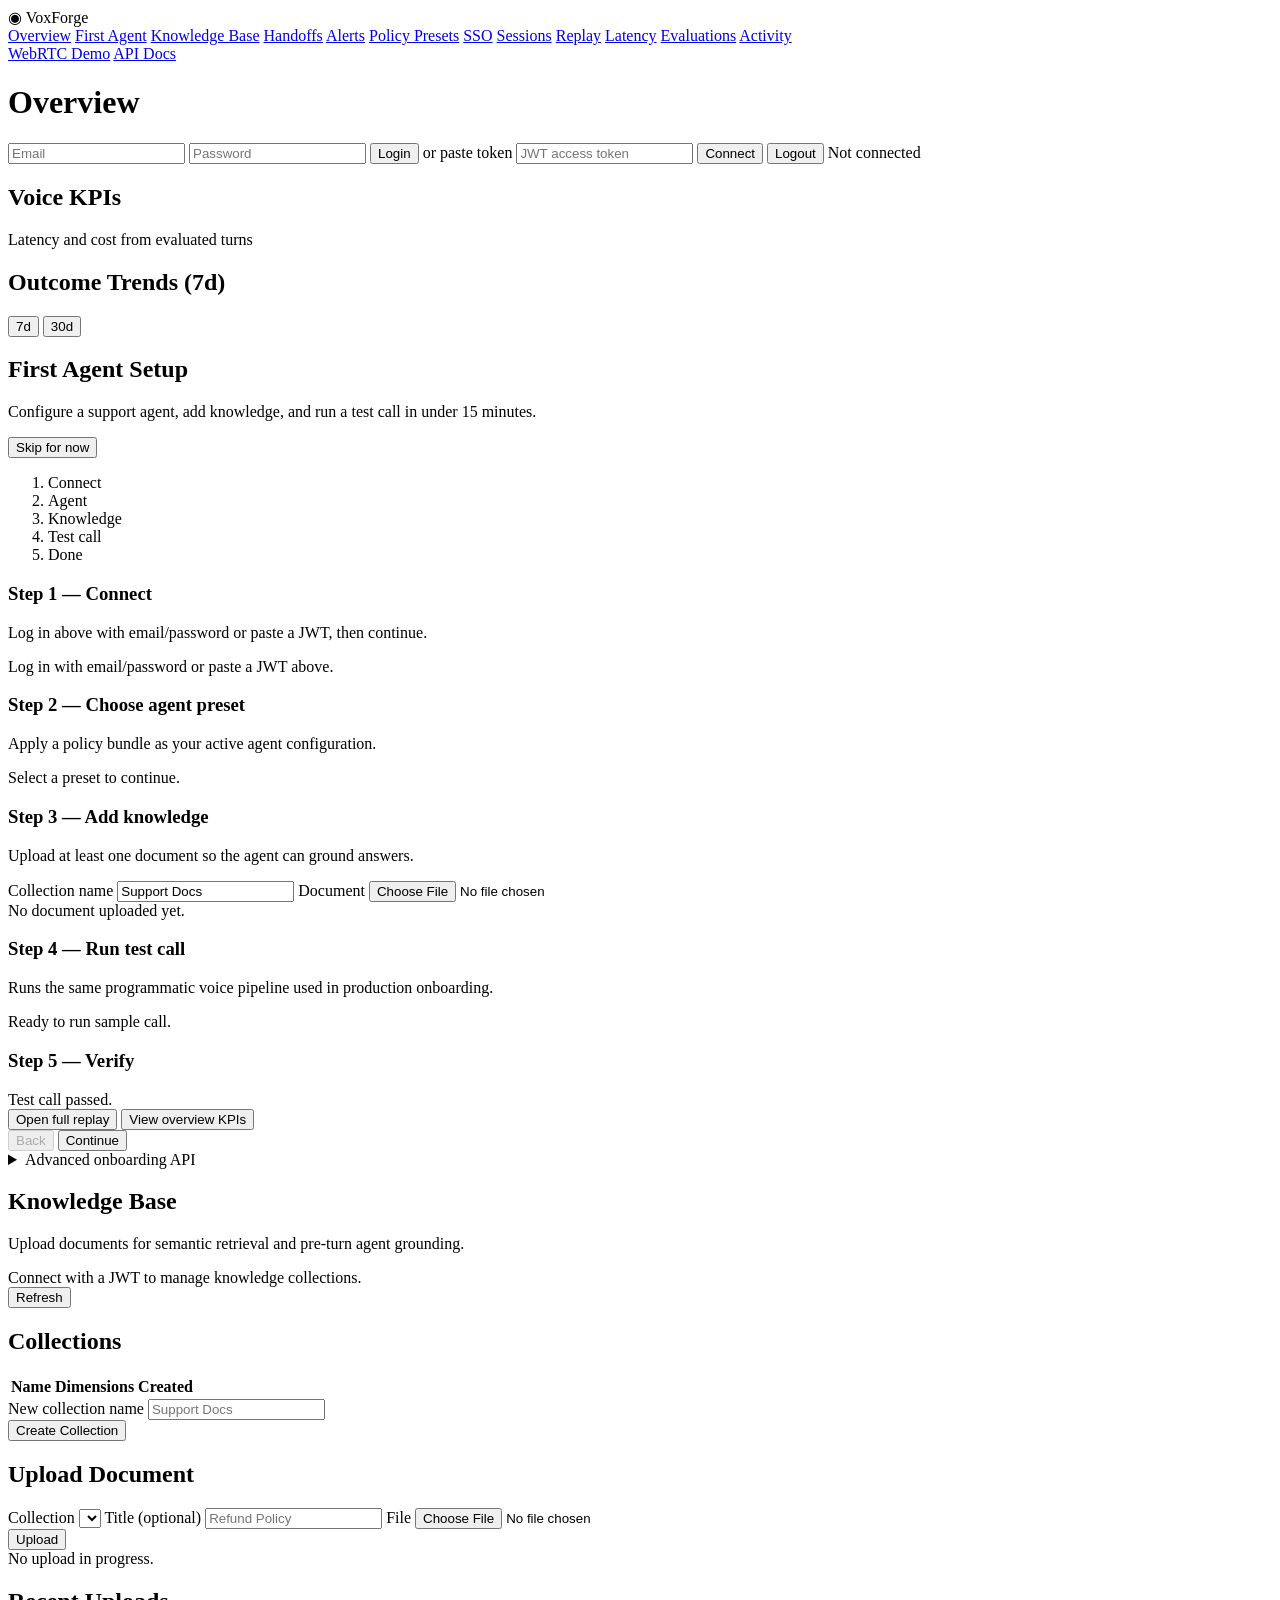
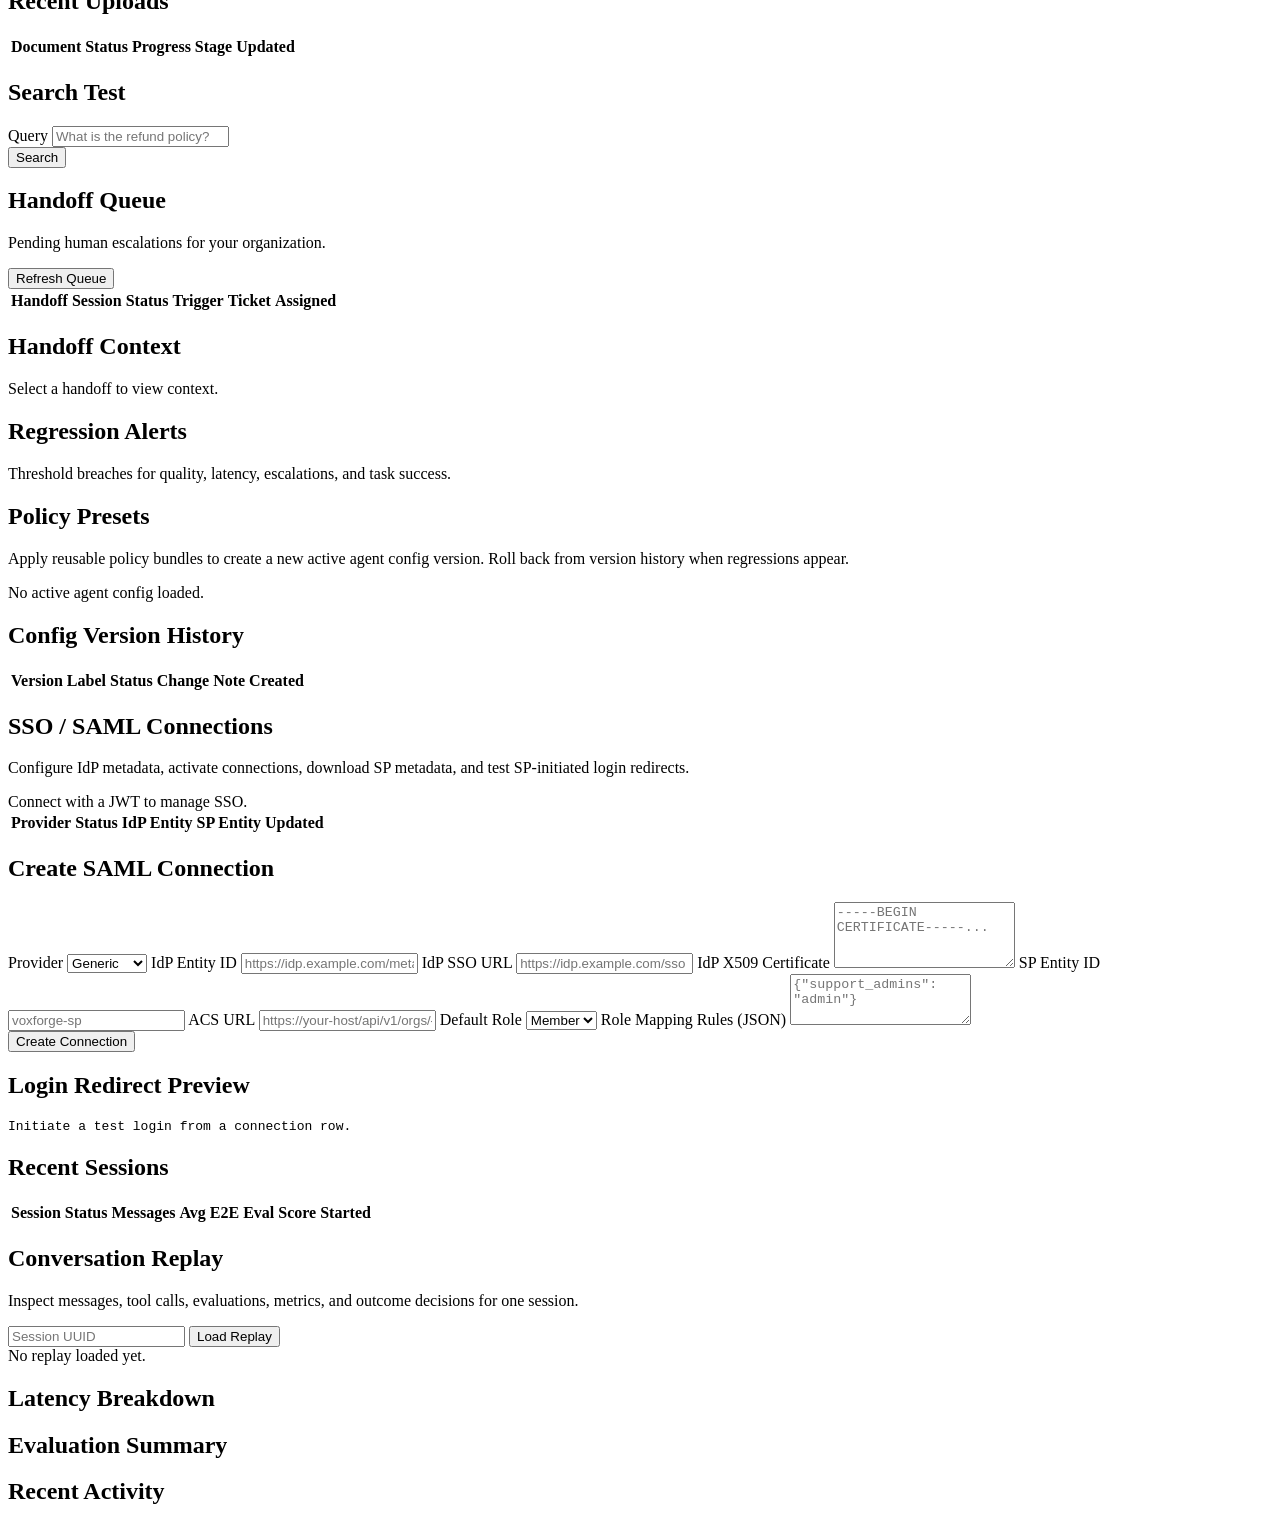
==== dashboard/index.html @ 2ec2efae "Fix critical dashboard auth and SSO cold-login gaps (Stage 1). Cookie sessions now load Knowledge/SS" ====
<!DOCTYPE html>
<html lang="en">
<head>
  <meta charset="UTF-8" />
  <meta name="viewport" content="width=device-width, initial-scale=1.0" />
  <title>VoxForge Dashboard</title>
  <link rel="stylesheet" href="/dashboard/static/styles.css" />
</head>
<body>
  <div class="layout">
    <aside class="sidebar">
      <div class="brand">
        <span class="brand-icon">◉</span>
        <span class="brand-name">VoxForge</span>
      </div>
      <nav>
        <a href="#overview" class="nav-link active" data-section="overview">Overview</a>
        <a href="#onboarding" class="nav-link" data-section="onboarding">First Agent</a>
        <a href="#knowledge" class="nav-link" data-section="knowledge">Knowledge Base</a>
        <a href="#handoffs" class="nav-link" data-section="handoffs">Handoffs</a>
        <a href="#alerts" class="nav-link" data-section="alerts">Alerts</a>
        <a href="#policies" class="nav-link" data-section="policies">Policy Presets</a>
        <a href="#sso" class="nav-link" data-section="sso">SSO</a>
        <a href="#sessions" class="nav-link" data-section="sessions">Sessions</a>
        <a href="#replay" class="nav-link" data-section="replay">Replay</a>
        <a href="#latency" class="nav-link" data-section="latency">Latency</a>
        <a href="#evaluations" class="nav-link" data-section="evaluations">Evaluations</a>
        <a href="#activity" class="nav-link" data-section="activity">Activity</a>
      </nav>
      <div class="sidebar-footer">
        <a href="/examples/livekit">WebRTC Demo</a>
        <a href="/api/v1/docs" target="_blank">API Docs</a>
      </div>
    </aside>

    <main class="main">
      <header class="topbar">
        <h1 id="page-title">Overview</h1>
        <div class="auth-bar">
          <input id="login-email" type="email" placeholder="Email" autocomplete="username" />
          <input id="login-password" type="password" placeholder="Password" autocomplete="current-password" />
          <button id="login-btn" type="button">Login</button>
          <span class="auth-divider">or paste token</span>
          <input id="token-input" type="password" placeholder="JWT access token" autocomplete="off" />
          <button id="connect-btn" type="button">Connect</button>
          <button id="logout-btn" type="button" class="hidden">Logout</button>
          <span id="auth-status" class="status-badge">Not connected</span>
        </div>
      </header>

      <div id="error-banner" class="error-banner hidden"></div>

      <section id="overview" class="section">
        <div class="panel voice-kpi-panel">
          <div class="panel-header">
            <h2>Voice KPIs</h2>
            <span class="card-sub">Latency and cost from evaluated turns</span>
          </div>
          <div class="cards voice-kpi-cards" id="voice-kpi-cards"></div>
        </div>
        <div class="cards" id="overview-cards"></div>
        <div class="panel trend-panel">
          <div class="panel-header">
            <h2 id="outcomes-trend-title">Outcome Trends (7d)</h2>
            <div class="trend-toggle" role="group" aria-label="Trend window">
              <button id="trend-days-7" type="button" class="toggle-btn active" data-days="7">7d</button>
              <button id="trend-days-30" type="button" class="toggle-btn" data-days="30">30d</button>
            </div>
          </div>
          <div id="outcomes-trend-chart" class="metric-bars"></div>
        </div>
      </section>

      <section id="onboarding" class="section hidden">
        <div class="panel wizard-panel">
          <div class="wizard-header">
            <div>
              <h2>First Agent Setup</h2>
              <p class="card-sub">Configure a support agent, add knowledge, and run a test call in under 15 minutes.</p>
            </div>
            <button id="wizard-dismiss-btn" type="button" class="link-btn">Skip for now</button>
          </div>

          <ol id="wizard-progress" class="wizard-progress" aria-label="Setup progress">
            <li class="wizard-progress-step active" data-step="1">Connect</li>
            <li class="wizard-progress-step" data-step="2">Agent</li>
            <li class="wizard-progress-step" data-step="3">Knowledge</li>
            <li class="wizard-progress-step" data-step="4">Test call</li>
            <li class="wizard-progress-step" data-step="5">Done</li>
          </ol>

          <div id="wizard-step-1" class="wizard-step active">
            <h3>Step 1 — Connect</h3>
            <p>Log in above with email/password or paste a JWT, then continue.</p>
            <div id="wizard-auth-status" class="card-sub">Not connected</div>
          </div>

          <div id="wizard-step-2" class="wizard-step hidden">
            <h3>Step 2 — Choose agent preset</h3>
            <p>Apply a policy bundle as your active agent configuration.</p>
            <div id="wizard-presets" class="preset-grid"></div>
            <div id="wizard-preset-status" class="card-sub">Select a preset to continue.</div>
          </div>

          <div id="wizard-step-3" class="wizard-step hidden">
            <h3>Step 3 — Add knowledge</h3>
            <p>Upload at least one document so the agent can ground answers.</p>
            <form id="wizard-knowledge-form" class="sso-form">
              <label>
                Collection name
                <input id="wizard-collection-name" type="text" value="Support Docs" required />
              </label>
              <label class="full-width">
                Document
                <input id="wizard-knowledge-file" type="file" accept=".pdf,.txt,.md,.csv,.html" required />
              </label>
            </form>
            <div id="wizard-knowledge-status" class="card-sub">No document uploaded yet.</div>
          </div>

          <div id="wizard-step-4" class="wizard-step hidden">
            <h3>Step 4 — Run test call</h3>
            <p>Runs the same programmatic voice pipeline used in production onboarding.</p>
            <div id="wizard-sample-status" class="card-sub">Ready to run sample call.</div>
          </div>

          <div id="wizard-step-5" class="wizard-step hidden">
            <h3>Step 5 — Verify</h3>
            <div id="wizard-complete-status" class="card-sub">Test call passed.</div>
            <div id="wizard-replay-summary" class="card-sub"></div>
            <div class="button-row">
              <button id="wizard-open-replay-btn" type="button" class="link-btn">Open full replay</button>
              <button id="wizard-open-overview-btn" type="button" class="link-btn">View overview KPIs</button>
            </div>
          </div>

          <div class="wizard-actions">
            <button id="wizard-back-btn" type="button" disabled>Back</button>
            <button id="wizard-next-btn" type="button">Continue</button>
          </div>

          <details class="wizard-advanced">
            <summary>Advanced onboarding API</summary>
            <div id="onboarding-status" class="card-sub">No onboarding run yet.</div>
            <pre id="onboarding-json" class="json-preview"></pre>
          </details>
        </div>
      </section>

      <section id="knowledge" class="section hidden">
        <div class="panel">
          <h2>Knowledge Base</h2>
          <p>Upload documents for semantic retrieval and pre-turn agent grounding.</p>
          <div id="knowledge-status" class="card-sub">Connect with a JWT to manage knowledge collections.</div>
          <div class="button-row">
            <button id="knowledge-refresh-btn" type="button">Refresh</button>
          </div>
        </div>

        <div class="panel">
          <h2>Collections</h2>
          <div class="table-wrap">
            <table>
              <thead>
                <tr>
                  <th>Name</th>
                  <th>Dimensions</th>
                  <th>Created</th>
                  <th></th>
                </tr>
              </thead>
              <tbody id="knowledge-collections-body"></tbody>
            </table>
          </div>
          <form id="knowledge-collection-form" class="sso-form">
            <label class="full-width">
              New collection name
              <input id="knowledge-collection-name" type="text" placeholder="Support Docs" required />
            </label>
            <div class="button-row">
              <button type="submit">Create Collection</button>
            </div>
          </form>
        </div>

        <div class="panel">
          <h2>Upload Document</h2>
          <form id="knowledge-upload-form" class="sso-form">
            <label>
              Collection
              <select id="knowledge-upload-collection" required></select>
            </label>
            <label>
              Title (optional)
              <input id="knowledge-upload-title" type="text" placeholder="Refund Policy" />
            </label>
            <label class="full-width">
              File
              <input id="knowledge-upload-file" type="file" accept=".pdf,.txt,.md,.csv,.html" required />
            </label>
            <div class="button-row">
              <button type="submit">Upload</button>
            </div>
          </form>
          <div id="knowledge-upload-status" class="card-sub">No upload in progress.</div>
        </div>

        <div class="panel">
          <h2>Recent Uploads</h2>
          <div class="table-wrap">
            <table>
              <thead>
                <tr>
                  <th>Document</th>
                  <th>Status</th>
                  <th>Progress</th>
                  <th>Stage</th>
                  <th>Updated</th>
                </tr>
              </thead>
              <tbody id="knowledge-uploads-body"></tbody>
            </table>
          </div>
        </div>

        <div class="panel">
          <h2>Search Test</h2>
          <form id="knowledge-search-form" class="sso-form">
            <label class="full-width">
              Query
              <input id="knowledge-search-query" type="text" placeholder="What is the refund policy?" required />
            </label>
            <div class="button-row">
              <button type="submit">Search</button>
            </div>
          </form>
          <ul id="knowledge-search-results" class="activity-list"></ul>
        </div>
      </section>

      <section id="handoffs" class="section hidden">
        <div class="panel">
          <h2>Handoff Queue</h2>
          <p>Pending human escalations for your organization.</p>
          <div class="button-row">
            <button id="handoffs-refresh-btn" type="button">Refresh Queue</button>
          </div>
        </div>
        <div class="panel">
          <div class="table-wrap">
            <table>
              <thead>
                <tr>
                  <th>Handoff</th>
                  <th>Session</th>
                  <th>Status</th>
                  <th>Trigger</th>
                  <th>Ticket</th>
                  <th>Assigned</th>
                  <th></th>
                </tr>
              </thead>
              <tbody id="handoffs-body"></tbody>
            </table>
          </div>
        </div>
        <div class="panel">
          <h2>Handoff Context</h2>
          <div id="handoff-context-summary" class="card-sub">Select a handoff to view context.</div>
          <pre id="handoff-context-json" class="json-preview"></pre>
        </div>
      </section>

      <section id="alerts" class="section hidden">
        <div class="panel">
          <h2>Regression Alerts</h2>
          <p>Threshold breaches for quality, latency, escalations, and task success.</p>
          <div id="alerts-summary" class="eval-grid"></div>
          <ul id="alerts-list" class="alerts-list"></ul>
        </div>
      </section>

      <section id="policies" class="section hidden">
        <div class="panel">
          <h2>Policy Presets</h2>
          <p>Apply reusable policy bundles to create a new active agent config version. Roll back from version history when regressions appear.</p>
          <div id="policy-active" class="card-sub">No active agent config loaded.</div>
          <div id="policy-presets" class="preset-grid"></div>
        </div>
        <div class="panel">
          <h2>Config Version History</h2>
          <div class="table-wrap">
            <table>
              <thead>
                <tr>
                  <th>Version</th>
                  <th>Label</th>
                  <th>Status</th>
                  <th>Change Note</th>
                  <th>Created</th>
                  <th></th>
                </tr>
              </thead>
              <tbody id="policy-versions-body"></tbody>
            </table>
          </div>
        </div>
      </section>

      <section id="sso" class="section hidden">
        <div class="panel">
          <h2>SSO / SAML Connections</h2>
          <p>Configure IdP metadata, activate connections, download SP metadata, and test SP-initiated login redirects.</p>
          <div id="sso-org" class="card-sub">Connect with a JWT to manage SSO.</div>
          <div class="table-wrap">
            <table>
              <thead>
                <tr>
                  <th>Provider</th>
                  <th>Status</th>
                  <th>IdP Entity</th>
                  <th>SP Entity</th>
                  <th>Updated</th>
                  <th></th>
                </tr>
              </thead>
              <tbody id="sso-connections-body"></tbody>
            </table>
          </div>
        </div>
        <div class="panel">
          <h2>Create SAML Connection</h2>
          <form id="sso-create-form" class="sso-form">
            <label>
              Provider
              <select id="sso-provider-type" name="provider_type">
                <option value="generic">Generic</option>
                <option value="okta">Okta</option>
                <option value="azure_ad">Azure AD</option>
                <option value="google">Google</option>
              </select>
            </label>
            <label>
              IdP Entity ID
              <input id="sso-idp-entity-id" type="text" placeholder="https://idp.example.com/metadata" required />
            </label>
            <label>
              IdP SSO URL
              <input id="sso-idp-sso-url" type="url" placeholder="https://idp.example.com/sso" required />
            </label>
            <label class="full-width">
              IdP X509 Certificate
              <textarea id="sso-idp-cert" rows="4" placeholder="-----BEGIN CERTIFICATE-----..." required></textarea>
            </label>
            <label>
              SP Entity ID
              <input id="sso-sp-entity-id" type="text" placeholder="voxforge-sp" required />
            </label>
            <label>
              ACS URL
              <input id="sso-acs-url" type="url" placeholder="https://your-host/api/v1/orgs/{org_id}/sso/saml/acs" required />
            </label>
            <label>
              Default Role
              <select id="sso-default-role" name="default_role">
                <option value="member">Member</option>
                <option value="admin">Admin</option>
                <option value="owner">Owner</option>
              </select>
            </label>
            <label class="full-width">
              Role Mapping Rules (JSON)
              <textarea id="sso-role-mapping" rows="3" placeholder='{"support_admins": "admin"}'></textarea>
            </label>
            <div class="button-row">
              <button type="submit">Create Connection</button>
            </div>
          </form>
        </div>
        <div class="panel">
          <h2>Login Redirect Preview</h2>
          <pre id="sso-login-preview" class="json-preview">Initiate a test login from a connection row.</pre>
        </div>
      </section>

      <section id="sessions" class="section hidden">
        <div class="panel">
          <h2>Recent Sessions</h2>
          <div class="table-wrap">
            <table>
              <thead>
                <tr>
                  <th>Session</th>
                  <th>Status</th>
                  <th>Messages</th>
                  <th>Avg E2E</th>
                  <th>Eval Score</th>
                  <th>Started</th>
                  <th></th>
                </tr>
              </thead>
              <tbody id="sessions-body"></tbody>
            </table>
          </div>
        </div>
      </section>

      <section id="replay" class="section hidden">
        <div class="panel">
          <h2>Conversation Replay</h2>
          <p>Inspect messages, tool calls, evaluations, metrics, and outcome decisions for one session.</p>
          <div class="button-row replay-controls">
            <input id="replay-session-input" type="text" placeholder="Session UUID" />
            <button id="replay-load-btn" type="button">Load Replay</button>
          </div>
          <div id="replay-outcome" class="card-sub">No replay loaded yet.</div>
          <div id="replay-explanations" class="explain-list"></div>
          <ul id="replay-timeline" class="replay-timeline"></ul>
        </div>
      </section>

      <section id="latency" class="section hidden">
        <div class="panel">
          <h2>Latency Breakdown</h2>
          <div id="latency-chart" class="chart"></div>
        </div>
      </section>

      <section id="evaluations" class="section hidden">
        <div class="panel">
          <h2>Evaluation Summary</h2>
          <div id="eval-summary" class="eval-grid"></div>
          <div id="eval-metrics" class="metric-bars"></div>
        </div>
      </section>

      <section id="activity" class="section hidden">
        <div class="panel">
          <h2>Recent Activity</h2>
          <ul id="activity-list" class="activity-list"></ul>
        </div>
      </section>
    </main>
  </div>
  <script src="/dashboard/static/app.js"></script>
</body>
</html>
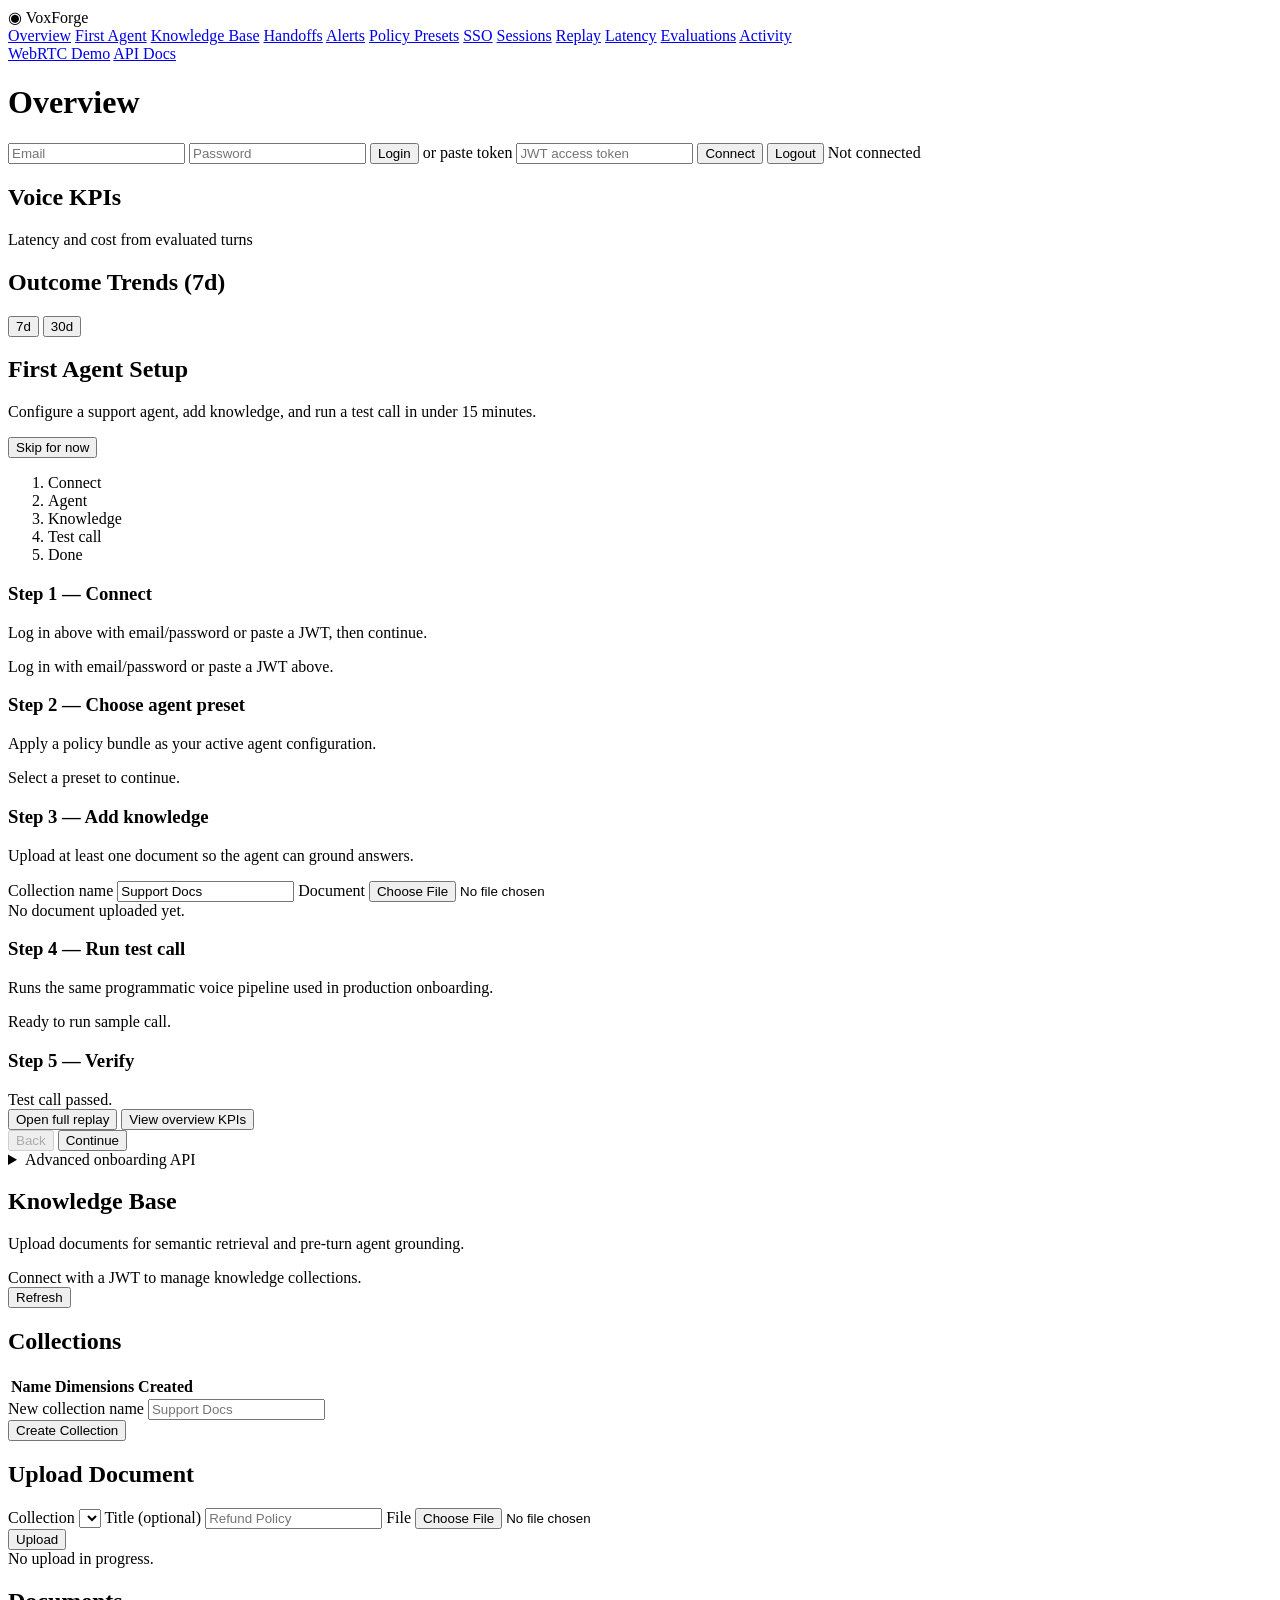
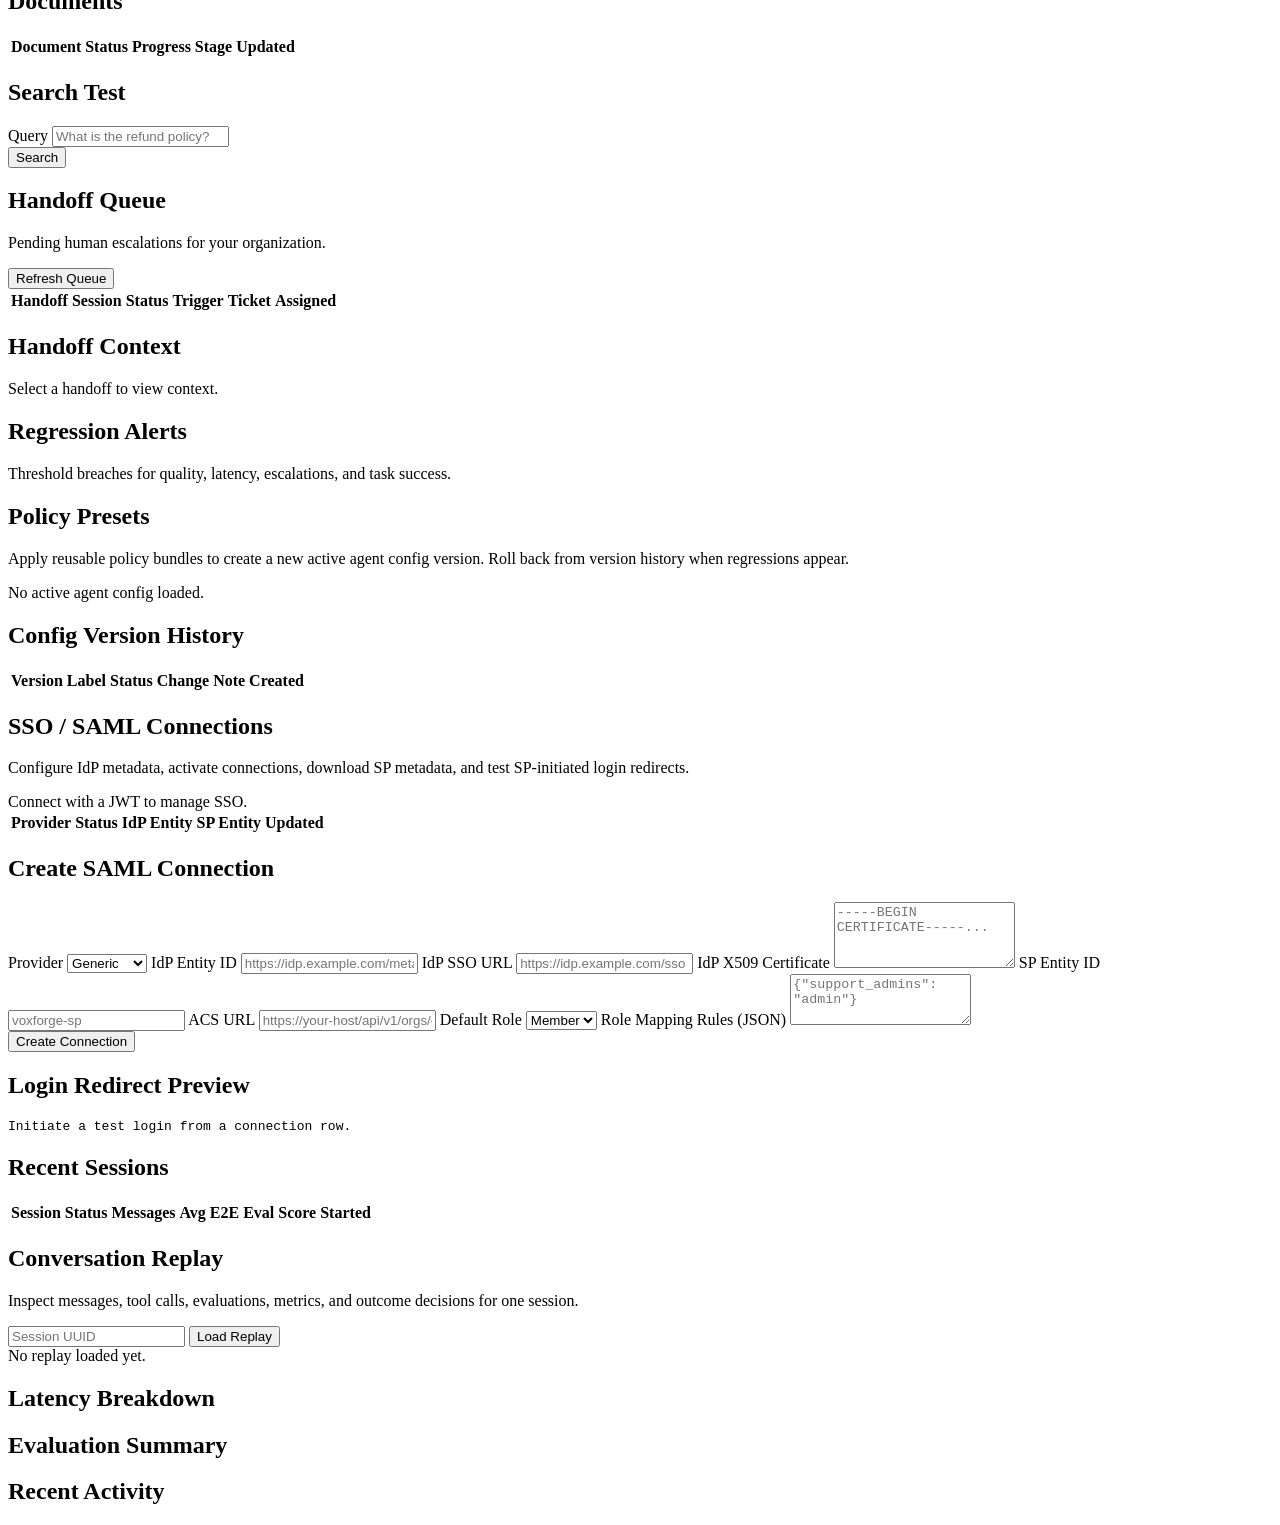
==== commit e70372de: "Add knowledge list/delete APIs and server-backed dashboard catalog (Stage 4). Documents and collecti" ====
--- a/dashboard/index.html
+++ b/dashboard/index.html
@@ -206,7 +206,7 @@
         </div>
 
         <div class="panel">
-          <h2>Recent Uploads</h2>
+          <h2>Documents</h2>
           <div class="table-wrap">
             <table>
               <thead>
@@ -216,6 +216,7 @@
                   <th>Progress</th>
                   <th>Stage</th>
                   <th>Updated</th>
+                  <th></th>
                 </tr>
               </thead>
               <tbody id="knowledge-uploads-body"></tbody>
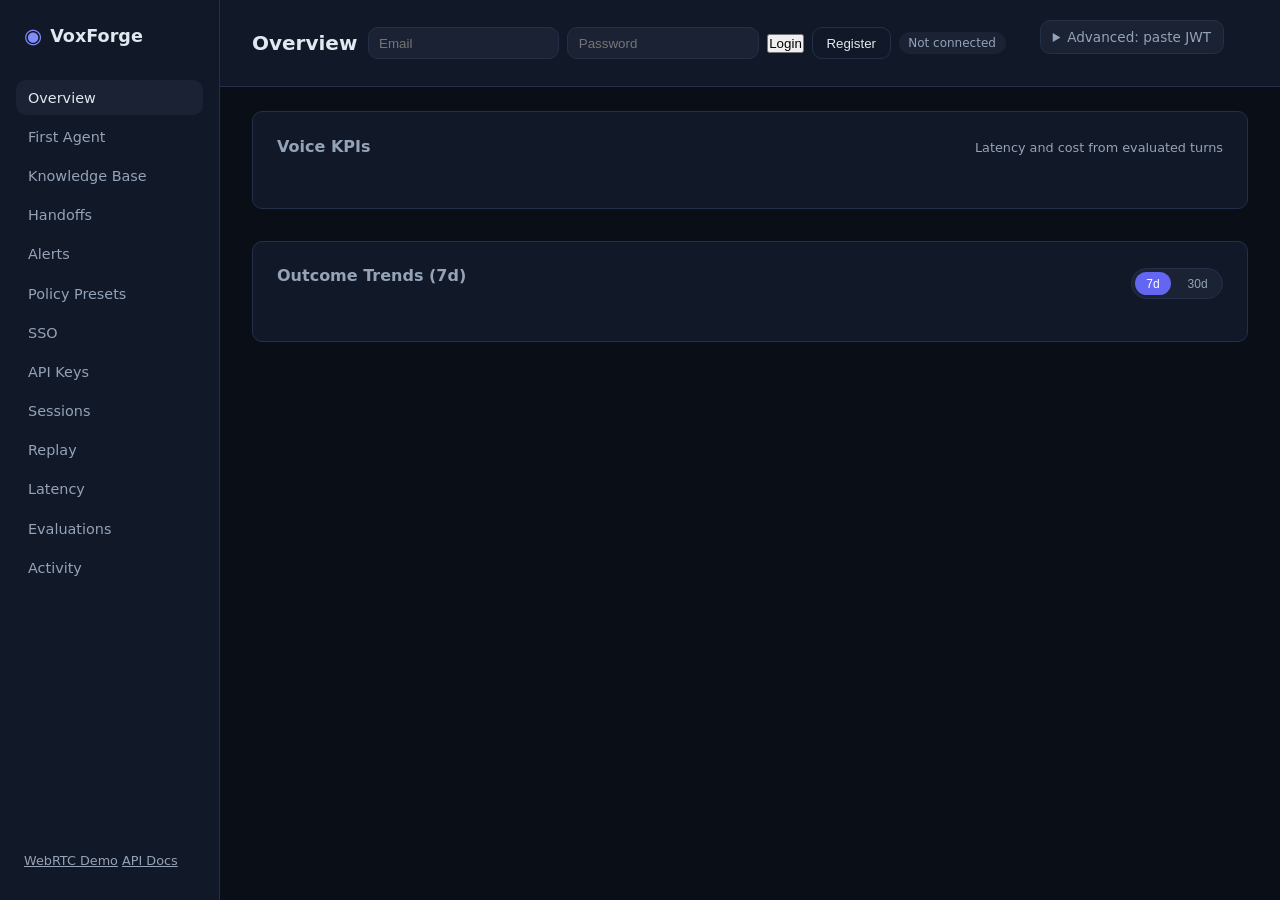
==== commit 3cce0daf: "Improve dashboard auth UX with register, invites, and API keys (Stage 5). JWT paste moves behind Adv" ====
--- a/dashboard/index.html
+++ b/dashboard/index.html
@@ -21,6 +21,7 @@
         <a href="#alerts" class="nav-link" data-section="alerts">Alerts</a>
         <a href="#policies" class="nav-link" data-section="policies">Policy Presets</a>
         <a href="#sso" class="nav-link" data-section="sso">SSO</a>
+        <a href="#api-keys" class="nav-link" data-section="api-keys">API Keys</a>
         <a href="#sessions" class="nav-link" data-section="sessions">Sessions</a>
         <a href="#replay" class="nav-link" data-section="replay">Replay</a>
         <a href="#latency" class="nav-link" data-section="latency">Latency</a>
@@ -40,13 +41,33 @@
           <input id="login-email" type="email" placeholder="Email" autocomplete="username" />
           <input id="login-password" type="password" placeholder="Password" autocomplete="current-password" />
           <button id="login-btn" type="button">Login</button>
-          <span class="auth-divider">or paste token</span>
-          <input id="token-input" type="password" placeholder="JWT access token" autocomplete="off" />
-          <button id="connect-btn" type="button">Connect</button>
+          <button id="register-toggle-btn" type="button" class="btn-secondary">Register</button>
           <button id="logout-btn" type="button" class="hidden">Logout</button>
           <span id="auth-status" class="status-badge">Not connected</span>
         </div>
+        <details id="advanced-auth" class="advanced-auth">
+          <summary>Advanced: paste JWT</summary>
+          <div class="advanced-auth-row">
+            <input id="token-input" type="password" placeholder="JWT access token" autocomplete="off" />
+            <button id="connect-btn" type="button">Connect</button>
+          </div>
+        </details>
       </header>
+
+      <div id="register-panel" class="register-panel hidden panel">
+        <h2>Create account</h2>
+        <form id="register-form" class="sso-form">
+          <label>Email<input id="register-email" type="email" required autocomplete="email" /></label>
+          <label>Password<input id="register-password" type="password" required minlength="8" autocomplete="new-password" /></label>
+          <label>Full name<input id="register-full-name" type="text" required /></label>
+          <label>Organization<input id="register-org-name" type="text" required /></label>
+          <div class="button-row">
+            <button type="submit">Create account</button>
+            <button id="register-cancel-btn" type="button" class="btn-secondary">Cancel</button>
+          </div>
+        </form>
+        <div id="register-status" class="card-sub"></div>
+      </div>
 
       <div id="error-banner" class="error-banner hidden"></div>
 
@@ -91,8 +112,20 @@
 
           <div id="wizard-step-1" class="wizard-step active">
             <h3>Step 1 — Connect</h3>
-            <p>Log in above with email/password or paste a JWT, then continue.</p>
+            <p>Log in above with email/password, register a new org, or accept an invite below.</p>
             <div id="wizard-auth-status" class="card-sub">Not connected</div>
+            <form id="wizard-invite-form" class="sso-form hidden">
+              <label class="full-width">
+                Invite token
+                <input id="wizard-invite-token" type="text" required />
+              </label>
+              <label>Full name<input id="wizard-invite-name" type="text" required /></label>
+              <label>Password<input id="wizard-invite-password" type="password" required minlength="8" /></label>
+              <div class="button-row">
+                <button type="submit">Accept invite &amp; log in</button>
+              </div>
+            </form>
+            <div id="wizard-invite-status" class="card-sub"></div>
           </div>
 
           <div id="wizard-step-2" class="wizard-step hidden">
@@ -384,6 +417,38 @@
         </div>
       </section>
 
+      <section id="api-keys" class="section hidden">
+        <div class="panel">
+          <h2>API Keys</h2>
+          <p class="card-sub">Create scoped keys for automation. The raw secret is shown once at creation.</p>
+          <div id="api-keys-status" class="card-sub"></div>
+          <div class="table-wrap">
+            <table>
+              <thead>
+                <tr>
+                  <th>Name</th>
+                  <th>Prefix</th>
+                  <th>Scopes</th>
+                  <th>Created</th>
+                  <th></th>
+                </tr>
+              </thead>
+              <tbody id="api-keys-body"></tbody>
+            </table>
+          </div>
+          <form id="api-key-create-form" class="sso-form">
+            <label class="full-width">
+              Key name
+              <input id="api-key-name" type="text" placeholder="CI pipeline" required />
+            </label>
+            <div class="button-row">
+              <button type="submit">Create API key</button>
+            </div>
+          </form>
+          <pre id="api-key-created-secret" class="json-preview hidden"></pre>
+        </div>
+      </section>
+
       <section id="sessions" class="section hidden">
         <div class="panel">
           <h2>Recent Sessions</h2>
--- a/dashboard/static/styles.css
+++ b/dashboard/static/styles.css
@@ -0,0 +1,748 @@
+:root {
+  --bg: #0a0e17;
+  --surface: #111827;
+  --surface2: #1a2234;
+  --border: #243049;
+  --text: #e2e8f0;
+  --muted: #94a3b8;
+  --accent: #6366f1;
+  --accent2: #818cf8;
+  --success: #22c55e;
+  --warning: #eab308;
+  --danger: #ef4444;
+  --radius: 10px;
+  --font: "Inter", system-ui, -apple-system, sans-serif;
+}
+
+* { box-sizing: border-box; margin: 0; padding: 0; }
+
+body {
+  font-family: var(--font);
+  background: var(--bg);
+  color: var(--text);
+  min-height: 100vh;
+}
+
+.layout { display: flex; min-height: 100vh; }
+
+.sidebar {
+  width: 220px;
+  background: var(--surface);
+  border-right: 1px solid var(--border);
+  display: flex;
+  flex-direction: column;
+  padding: 1.5rem 1rem;
+}
+
+.brand {
+  display: flex;
+  align-items: center;
+  gap: 0.5rem;
+  font-weight: 700;
+  font-size: 1.1rem;
+  margin-bottom: 2rem;
+  padding: 0 0.5rem;
+}
+
+.brand-icon { color: var(--accent2); font-size: 1.3rem; }
+
+nav { display: flex; flex-direction: column; gap: 0.25rem; flex: 1; }
+
+.nav-link {
+  color: var(--muted);
+  text-decoration: none;
+  padding: 0.6rem 0.75rem;
+  border-radius: var(--radius);
+  font-size: 0.9rem;
+  transition: background 0.15s, color 0.15s;
+}
+
+.nav-link:hover, .nav-link.active {
+  background: var(--surface2);
+  color: var(--text);
+}
+
+.sidebar-footer { padding: 0.5rem; font-size: 0.8rem; }
+.sidebar-footer a { color: var(--muted); }
+
+.main { flex: 1; display: flex; flex-direction: column; overflow: auto; }
+
+.topbar {
+  display: flex;
+  justify-content: space-between;
+  align-items: center;
+  padding: 1.25rem 2rem;
+  border-bottom: 1px solid var(--border);
+  background: var(--surface);
+}
+
+.topbar h1 { font-size: 1.25rem; font-weight: 600; }
+
+.auth-bar { display: flex; align-items: center; gap: 0.5rem; flex-wrap: wrap; }
+.advanced-auth {
+  margin: 0 1.5rem 0.75rem;
+  padding: 0.5rem 0.75rem;
+  border: 1px solid var(--border);
+  border-radius: var(--radius);
+  background: var(--surface2);
+  font-size: 0.85rem;
+  color: var(--muted);
+}
+.advanced-auth-row {
+  display: flex;
+  gap: 0.5rem;
+  align-items: center;
+  margin-top: 0.5rem;
+  flex-wrap: wrap;
+}
+.register-panel {
+  margin: 0 1.5rem 1rem;
+}
+.btn-secondary {
+  background: transparent;
+  color: var(--text);
+  border: 1px solid var(--border);
+  border-radius: var(--radius);
+  padding: 0.45rem 0.85rem;
+  cursor: pointer;
+}
+.auth-divider { color: var(--muted); font-size: 0.8rem; }
+.auth-bar input[type="email"],
+.auth-bar input[type="password"] {
+  background: var(--surface2);
+  border: 1px solid var(--border);
+  color: var(--text);
+  border-radius: var(--radius);
+  padding: 0.45rem 0.65rem;
+  min-width: 9rem;
+}
+
+#token-input {
+  background: var(--surface2);
+  border: 1px solid var(--border);
+  color: var(--text);
+  padding: 0.45rem 0.75rem;
+  border-radius: var(--radius);
+  width: 220px;
+  font-size: 0.85rem;
+}
+
+#connect-btn {
+  background: var(--accent);
+  color: white;
+  border: none;
+  padding: 0.45rem 1rem;
+  border-radius: var(--radius);
+  cursor: pointer;
+  font-size: 0.85rem;
+}
+
+#connect-btn:hover { background: var(--accent2); }
+
+.status-badge {
+  font-size: 0.75rem;
+  padding: 0.25rem 0.6rem;
+  border-radius: 999px;
+  background: var(--surface2);
+  color: var(--muted);
+}
+
+.status-badge.connected { background: #14532d; color: var(--success); }
+
+.error-banner {
+  margin: 1rem 2rem 0;
+  padding: 0.75rem 1rem;
+  background: #450a0a;
+  border: 1px solid var(--danger);
+  border-radius: var(--radius);
+  color: #fecaca;
+  font-size: 0.85rem;
+}
+
+.hidden { display: none !important; }
+
+.section { padding: 1.5rem 2rem; }
+.trend-panel { margin-top: 1rem; }
+
+.panel-header {
+  display: flex;
+  justify-content: space-between;
+  align-items: center;
+  gap: 1rem;
+  margin-bottom: 1rem;
+}
+
+.panel-header h2 { margin-bottom: 0; }
+
+.trend-toggle {
+  display: inline-flex;
+  gap: 0.35rem;
+  background: var(--surface2);
+  border: 1px solid var(--border);
+  border-radius: 999px;
+  padding: 0.2rem;
+}
+
+.toggle-btn {
+  background: transparent;
+  color: var(--muted);
+  border: none;
+  border-radius: 999px;
+  padding: 0.3rem 0.7rem;
+  font-size: 0.75rem;
+  cursor: pointer;
+}
+
+.toggle-btn.active {
+  background: var(--accent);
+  color: white;
+}
+
+.cards {
+  display: grid;
+  grid-template-columns: repeat(auto-fill, minmax(180px, 1fr));
+  gap: 1rem;
+}
+
+.card {
+  background: var(--surface);
+  border: 1px solid var(--border);
+  border-radius: var(--radius);
+  padding: 1.25rem;
+}
+
+.card-label { font-size: 0.75rem; color: var(--muted); text-transform: uppercase; letter-spacing: 0.05em; }
+.card-value { font-size: 1.75rem; font-weight: 700; margin-top: 0.35rem; }
+.card-sub { font-size: 0.8rem; color: var(--muted); margin-top: 0.25rem; }
+
+.panel {
+  background: var(--surface);
+  border: 1px solid var(--border);
+  border-radius: var(--radius);
+  padding: 1.5rem;
+}
+
+.panel h2 { font-size: 1rem; margin-bottom: 1rem; color: var(--muted); }
+.panel p { margin-bottom: 0.75rem; color: var(--muted); font-size: 0.9rem; }
+
+.button-row {
+  display: flex;
+  flex-wrap: wrap;
+  gap: 0.5rem;
+  margin-bottom: 0.75rem;
+}
+
+.button-row button {
+  background: var(--surface2);
+  color: var(--text);
+  border: 1px solid var(--border);
+  border-radius: var(--radius);
+  padding: 0.45rem 0.8rem;
+  cursor: pointer;
+  font-size: 0.8rem;
+}
+
+.button-row button:hover {
+  border-color: var(--accent2);
+}
+
+.link-btn {
+  background: transparent;
+  color: var(--accent2);
+  border: 1px solid var(--border);
+  border-radius: var(--radius);
+  padding: 0.25rem 0.55rem;
+  cursor: pointer;
+  font-size: 0.75rem;
+}
+
+.link-btn:hover {
+  border-color: var(--accent2);
+}
+
+.link-btn.danger {
+  color: #f87171;
+}
+
+.json-preview {
+  margin-top: 0.75rem;
+  padding: 0.75rem;
+  background: var(--surface2);
+  border: 1px solid var(--border);
+  border-radius: var(--radius);
+  color: #bfdbfe;
+  max-height: 220px;
+  overflow: auto;
+  font-size: 0.78rem;
+}
+
+.table-wrap { overflow-x: auto; }
+
+table { width: 100%; border-collapse: collapse; font-size: 0.85rem; }
+
+th, td { text-align: left; padding: 0.65rem 0.75rem; border-bottom: 1px solid var(--border); }
+
+th { color: var(--muted); font-weight: 500; font-size: 0.75rem; text-transform: uppercase; }
+
+.status-pill {
+  display: inline-block;
+  padding: 0.15rem 0.5rem;
+  border-radius: 999px;
+  font-size: 0.75rem;
+  background: var(--surface2);
+}
+
+.status-pill.active { background: #14532d; color: var(--success); }
+.status-pill.draft { background: #3f3f46; color: #d4d4d8; }
+.status-pill.disabled { background: #450a0a; color: #fca5a5; }
+.status-pill.completed { background: #1e3a5f; color: #93c5fd; }
+.status-pill.failed, .status-pill.error { background: #450a0a; color: #fca5a5; }
+
+.chart { display: flex; flex-direction: column; gap: 1rem; }
+
+.bar-row { display: flex; align-items: center; gap: 1rem; }
+
+.bar-label { width: 140px; font-size: 0.85rem; color: var(--muted); }
+
+.bar-track {
+  flex: 1;
+  height: 28px;
+  background: var(--surface2);
+  border-radius: 6px;
+  overflow: hidden;
+}
+
+.bar-fill {
+  height: 100%;
+  background: linear-gradient(90deg, var(--accent), var(--accent2));
+  border-radius: 6px;
+  display: flex;
+  align-items: center;
+  padding-left: 0.5rem;
+  font-size: 0.75rem;
+  font-weight: 600;
+  min-width: 40px;
+}
+
+.eval-grid {
+  display: grid;
+  grid-template-columns: repeat(auto-fill, minmax(120px, 1fr));
+  gap: 1rem;
+  margin-bottom: 1.5rem;
+}
+
+.eval-stat {
+  text-align: center;
+  padding: 1rem;
+  background: var(--surface2);
+  border-radius: var(--radius);
+}
+
+.eval-stat .value { font-size: 1.5rem; font-weight: 700; }
+.eval-stat .label { font-size: 0.75rem; color: var(--muted); margin-top: 0.25rem; }
+
+.metric-bars { display: flex; flex-direction: column; gap: 0.75rem; }
+
+.trend-row {
+  display: grid;
+  grid-template-columns: 120px 1fr;
+  gap: 0.75rem;
+  align-items: center;
+}
+
+.trend-label {
+  color: var(--muted);
+  font-size: 0.8rem;
+  font-variant-numeric: tabular-nums;
+}
+
+.trend-values {
+  display: flex;
+  gap: 0.5rem;
+  align-items: center;
+}
+
+.trend-pill {
+  border: 1px solid var(--border);
+  border-radius: 999px;
+  padding: 0.2rem 0.55rem;
+  font-size: 0.75rem;
+  background: var(--surface2);
+}
+
+.activity-list { list-style: none; }
+
+.activity-list li {
+  display: flex;
+  justify-content: space-between;
+  align-items: center;
+  padding: 0.75rem 0;
+  border-bottom: 1px solid var(--border);
+  font-size: 0.85rem;
+}
+
+.activity-type {
+  font-size: 0.7rem;
+  text-transform: uppercase;
+  color: var(--accent2);
+  margin-right: 0.5rem;
+}
+
+.activity-time { color: var(--muted); font-size: 0.75rem; }
+
+.alerts-list {
+  list-style: none;
+  margin-top: 1rem;
+  display: flex;
+  flex-direction: column;
+  gap: 0.65rem;
+}
+
+.alert-item {
+  border: 1px solid var(--border);
+  border-radius: var(--radius);
+  background: var(--surface2);
+  padding: 0.75rem 0.9rem;
+}
+
+.alert-item.critical {
+  border-color: #7f1d1d;
+}
+
+.alert-item.warning {
+  border-color: #854d0e;
+}
+
+.alert-header {
+  display: flex;
+  gap: 0.5rem;
+  align-items: center;
+  margin-bottom: 0.35rem;
+}
+
+.alert-severity {
+  text-transform: uppercase;
+  font-size: 0.7rem;
+  letter-spacing: 0.04em;
+  color: var(--warning);
+}
+
+.alert-item.critical .alert-severity { color: var(--danger); }
+
+.alert-code {
+  color: var(--muted);
+  font-size: 0.75rem;
+}
+
+.alert-message {
+  font-size: 0.85rem;
+  margin-bottom: 0.25rem;
+}
+
+.alert-meta {
+  color: var(--muted);
+  font-size: 0.75rem;
+}
+
+.replay-controls input {
+  background: var(--surface2);
+  border: 1px solid var(--border);
+  color: var(--text);
+  padding: 0.45rem 0.75rem;
+  border-radius: var(--radius);
+  min-width: 280px;
+  font-size: 0.85rem;
+}
+
+.explain-list {
+  margin-top: 0.85rem;
+  display: grid;
+  grid-template-columns: repeat(auto-fill, minmax(220px, 1fr));
+  gap: 0.65rem;
+}
+
+.explain-item {
+  border: 1px solid var(--border);
+  border-radius: var(--radius);
+  background: var(--surface2);
+  padding: 0.7rem 0.8rem;
+}
+
+.explain-kind {
+  text-transform: uppercase;
+  font-size: 0.7rem;
+  letter-spacing: 0.04em;
+  color: var(--accent2);
+  margin-bottom: 0.25rem;
+}
+
+.explain-decision {
+  font-weight: 600;
+  font-size: 0.85rem;
+  margin-bottom: 0.2rem;
+}
+
+.explain-reason {
+  color: var(--muted);
+  font-size: 0.78rem;
+  line-height: 1.35;
+}
+
+.explain-item.safety .explain-kind { color: #fca5a5; }
+.explain-item.critic .explain-kind { color: #86efac; }
+.explain-item.tool .explain-kind { color: #fde68a; }
+.explain-item.outcome .explain-kind { color: #c4b5fd; }
+
+.replay-timeline {
+  list-style: none;
+  margin-top: 1rem;
+  display: flex;
+  flex-direction: column;
+  gap: 0.65rem;
+}
+
+.replay-event {
+  border: 1px solid var(--border);
+  border-radius: var(--radius);
+  background: var(--surface2);
+  padding: 0.75rem 0.9rem;
+}
+
+.replay-event-header {
+  display: flex;
+  justify-content: space-between;
+  gap: 0.75rem;
+  margin-bottom: 0.35rem;
+  align-items: center;
+}
+
+.replay-event-type {
+  text-transform: uppercase;
+  font-size: 0.7rem;
+  letter-spacing: 0.04em;
+  color: var(--accent2);
+}
+
+.replay-event-meta {
+  color: var(--muted);
+  font-size: 0.75rem;
+}
+
+.replay-event-summary {
+  font-size: 0.85rem;
+  line-height: 1.4;
+}
+
+.replay-event.message .replay-event-type { color: #93c5fd; }
+.replay-event.tool_call .replay-event-type { color: #fde68a; }
+.replay-event.evaluation .replay-event-type { color: #86efac; }
+.replay-event.outcome .replay-event-type { color: #c4b5fd; }
+.replay-event.metric .replay-event-type { color: #fdba74; }
+
+.preset-grid {
+  margin-top: 1rem;
+  display: grid;
+  grid-template-columns: repeat(auto-fill, minmax(260px, 1fr));
+  gap: 0.85rem;
+}
+
+.preset-card {
+  border: 1px solid var(--border);
+  border-radius: var(--radius);
+  background: var(--surface2);
+  padding: 0.9rem 1rem;
+  display: flex;
+  flex-direction: column;
+  gap: 0.55rem;
+}
+
+.preset-card h3 {
+  font-size: 0.95rem;
+  font-weight: 600;
+}
+
+.preset-source {
+  display: inline-block;
+  font-size: 0.7rem;
+  text-transform: uppercase;
+  letter-spacing: 0.04em;
+  color: var(--accent2);
+}
+
+.preset-description {
+  color: var(--muted);
+  font-size: 0.82rem;
+  line-height: 1.4;
+  flex: 1;
+}
+
+.preset-thresholds {
+  font-size: 0.75rem;
+  color: var(--muted);
+}
+
+.sso-form {
+  margin-top: 1rem;
+  display: grid;
+  grid-template-columns: repeat(2, minmax(240px, 1fr));
+  gap: 0.85rem;
+}
+
+.sso-form label {
+  display: flex;
+  flex-direction: column;
+  gap: 0.35rem;
+  font-size: 0.82rem;
+  color: var(--muted);
+}
+
+.sso-form label.full-width {
+  grid-column: 1 / -1;
+}
+
+.sso-form input,
+.sso-form select,
+.sso-form textarea {
+  background: var(--surface2);
+  border: 1px solid var(--border);
+  color: var(--text);
+  padding: 0.5rem 0.7rem;
+  border-radius: var(--radius);
+  font-size: 0.85rem;
+  font-family: inherit;
+}
+
+.sso-form textarea {
+  resize: vertical;
+  min-height: 80px;
+}
+
+.sso-actions {
+  display: flex;
+  flex-wrap: wrap;
+  gap: 0.35rem;
+}
+
+.wizard-panel { display: flex; flex-direction: column; gap: 1.25rem; }
+
+.wizard-header {
+  display: flex;
+  justify-content: space-between;
+  align-items: flex-start;
+  gap: 1rem;
+}
+
+.wizard-progress {
+  list-style: none;
+  display: flex;
+  flex-wrap: wrap;
+  gap: 0.5rem;
+  padding: 0;
+}
+
+.wizard-progress-step {
+  flex: 1;
+  min-width: 5rem;
+  text-align: center;
+  padding: 0.45rem 0.5rem;
+  border-radius: var(--radius);
+  border: 1px solid var(--border);
+  color: var(--muted);
+  font-size: 0.78rem;
+}
+
+.wizard-progress-step.active {
+  border-color: var(--accent);
+  color: var(--text);
+  background: rgba(99, 102, 241, 0.12);
+}
+
+.wizard-progress-step.done {
+  border-color: var(--success);
+  color: var(--success);
+}
+
+.wizard-step h3 {
+  font-size: 1rem;
+  margin-bottom: 0.35rem;
+}
+
+.wizard-actions {
+  display: flex;
+  justify-content: space-between;
+  gap: 0.75rem;
+  padding-top: 0.5rem;
+  border-top: 1px solid var(--border);
+}
+
+.wizard-actions button {
+  background: var(--accent);
+  color: white;
+  border: none;
+  border-radius: var(--radius);
+  padding: 0.55rem 1.1rem;
+  font-size: 0.85rem;
+  cursor: pointer;
+}
+
+.wizard-actions button:disabled {
+  opacity: 0.45;
+  cursor: not-allowed;
+}
+
+.wizard-actions #wizard-back-btn {
+  background: var(--surface2);
+  color: var(--text);
+  border: 1px solid var(--border);
+}
+
+.preset-card.selected {
+  border-color: var(--accent);
+  box-shadow: 0 0 0 1px var(--accent);
+}
+
+.wizard-advanced {
+  margin-top: 0.5rem;
+  color: var(--muted);
+  font-size: 0.85rem;
+}
+
+.wizard-advanced summary { cursor: pointer; margin-bottom: 0.5rem; }
+
+.voice-kpi-panel {
+  margin-bottom: 1rem;
+}
+
+.voice-kpi-panel .panel-header {
+  display: flex;
+  justify-content: space-between;
+  align-items: baseline;
+  gap: 1rem;
+  margin-bottom: 0.75rem;
+}
+
+.voice-kpi-panel .panel-header h2 {
+  font-size: 1rem;
+  font-weight: 600;
+}
+
+.voice-kpi-cards {
+  grid-template-columns: repeat(auto-fill, minmax(180px, 1fr));
+}
+
+.voice-kpi-card.kpi-accent {
+  border: 1px solid rgba(99, 102, 241, 0.45);
+  background: rgba(99, 102, 241, 0.08);
+}
+
+.voice-kpi-card.kpi-cost {
+  border: 1px solid rgba(34, 197, 94, 0.35);
+  background: rgba(34, 197, 94, 0.06);
+}
+
+@media (max-width: 768px) {
+  .layout { flex-direction: column; }
+  .sidebar { width: 100%; flex-direction: row; flex-wrap: wrap; align-items: center; }
+  nav { flex-direction: row; flex-wrap: wrap; }
+  .topbar { flex-direction: column; gap: 1rem; align-items: flex-start; }
+}
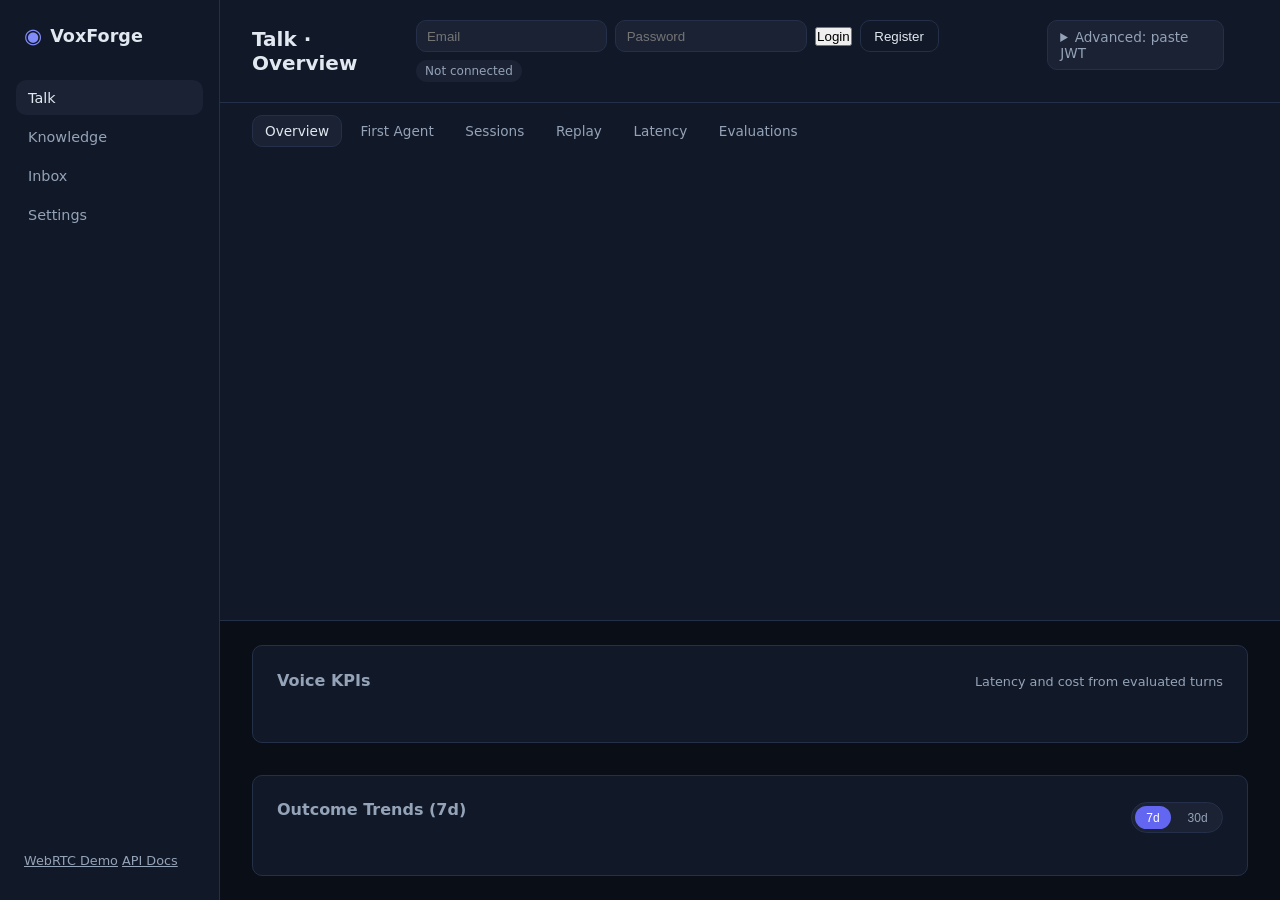
==== commit 4c32f605: "Restructure dashboard navigation into Talk, Knowledge, Inbox, and Settings (Stage 7). Primary sideba" ====
--- a/dashboard/index.html
+++ b/dashboard/index.html
@@ -14,19 +14,10 @@
         <span class="brand-name">VoxForge</span>
       </div>
       <nav>
-        <a href="#overview" class="nav-link active" data-section="overview">Overview</a>
-        <a href="#onboarding" class="nav-link" data-section="onboarding">First Agent</a>
-        <a href="#knowledge" class="nav-link" data-section="knowledge">Knowledge Base</a>
-        <a href="#handoffs" class="nav-link" data-section="handoffs">Handoffs</a>
-        <a href="#alerts" class="nav-link" data-section="alerts">Alerts</a>
-        <a href="#policies" class="nav-link" data-section="policies">Policy Presets</a>
-        <a href="#sso" class="nav-link" data-section="sso">SSO</a>
-        <a href="#api-keys" class="nav-link" data-section="api-keys">API Keys</a>
-        <a href="#sessions" class="nav-link" data-section="sessions">Sessions</a>
-        <a href="#replay" class="nav-link" data-section="replay">Replay</a>
-        <a href="#latency" class="nav-link" data-section="latency">Latency</a>
-        <a href="#evaluations" class="nav-link" data-section="evaluations">Evaluations</a>
-        <a href="#activity" class="nav-link" data-section="activity">Activity</a>
+        <a href="#overview" class="nav-link active" data-hub="talk">Talk</a>
+        <a href="#knowledge" class="nav-link" data-hub="knowledge">Knowledge</a>
+        <a href="#handoffs" class="nav-link" data-hub="inbox">Inbox</a>
+        <a href="#policies" class="nav-link" data-hub="settings">Settings</a>
       </nav>
       <div class="sidebar-footer">
         <a href="/examples/livekit">WebRTC Demo</a>
@@ -36,7 +27,7 @@
 
     <main class="main">
       <header class="topbar">
-        <h1 id="page-title">Overview</h1>
+        <h1 id="page-title">Talk · Overview</h1>
         <div class="auth-bar">
           <input id="login-email" type="email" placeholder="Email" autocomplete="username" />
           <input id="login-password" type="password" placeholder="Password" autocomplete="current-password" />
@@ -70,6 +61,30 @@
       </div>
 
       <div id="error-banner" class="error-banner hidden"></div>
+
+      <nav id="hub-subnav" class="hub-subnav" aria-label="Section tabs">
+        <div class="hub-tabs" data-hub="talk">
+          <a href="#overview" class="hub-tab active" data-section="overview">Overview</a>
+          <a href="#onboarding" class="hub-tab" data-section="onboarding">First Agent</a>
+          <a href="#sessions" class="hub-tab" data-section="sessions">Sessions</a>
+          <a href="#replay" class="hub-tab" data-section="replay">Replay</a>
+          <a href="#latency" class="hub-tab" data-section="latency">Latency</a>
+          <a href="#evaluations" class="hub-tab" data-section="evaluations">Evaluations</a>
+        </div>
+        <div class="hub-tabs hidden" data-hub="knowledge">
+          <a href="#knowledge" class="hub-tab active" data-section="knowledge">Knowledge Base</a>
+        </div>
+        <div class="hub-tabs hidden" data-hub="inbox">
+          <a href="#handoffs" class="hub-tab active" data-section="handoffs">Handoffs</a>
+          <a href="#alerts" class="hub-tab" data-section="alerts">Alerts</a>
+        </div>
+        <div class="hub-tabs hidden" data-hub="settings">
+          <a href="#policies" class="hub-tab active" data-section="policies">Policy Presets</a>
+          <a href="#sso" class="hub-tab" data-section="sso">SSO</a>
+          <a href="#api-keys" class="hub-tab" data-section="api-keys">API Keys</a>
+          <a href="#activity" class="hub-tab" data-section="activity">Activity</a>
+        </div>
+      </nav>
 
       <section id="overview" class="section">
         <div class="panel voice-kpi-panel">
--- a/dashboard/static/styles.css
+++ b/dashboard/static/styles.css
@@ -62,6 +62,36 @@
   color: var(--text);
 }
 
+.hub-subnav {
+  padding: 0.75rem 2rem 0;
+  background: var(--surface);
+  border-bottom: 1px solid var(--border);
+}
+
+.hub-tabs {
+  display: flex;
+  flex-wrap: wrap;
+  gap: 0.35rem;
+}
+
+.hub-tabs.hidden { display: none; }
+
+.hub-tab {
+  color: var(--muted);
+  text-decoration: none;
+  padding: 0.45rem 0.75rem;
+  border-radius: var(--radius);
+  font-size: 0.85rem;
+  border: 1px solid transparent;
+}
+
+.hub-tab:hover,
+.hub-tab.active {
+  color: var(--text);
+  background: var(--surface2);
+  border-color: var(--border);
+}
+
 .sidebar-footer { padding: 0.5rem; font-size: 0.8rem; }
 .sidebar-footer a { color: var(--muted); }
 
